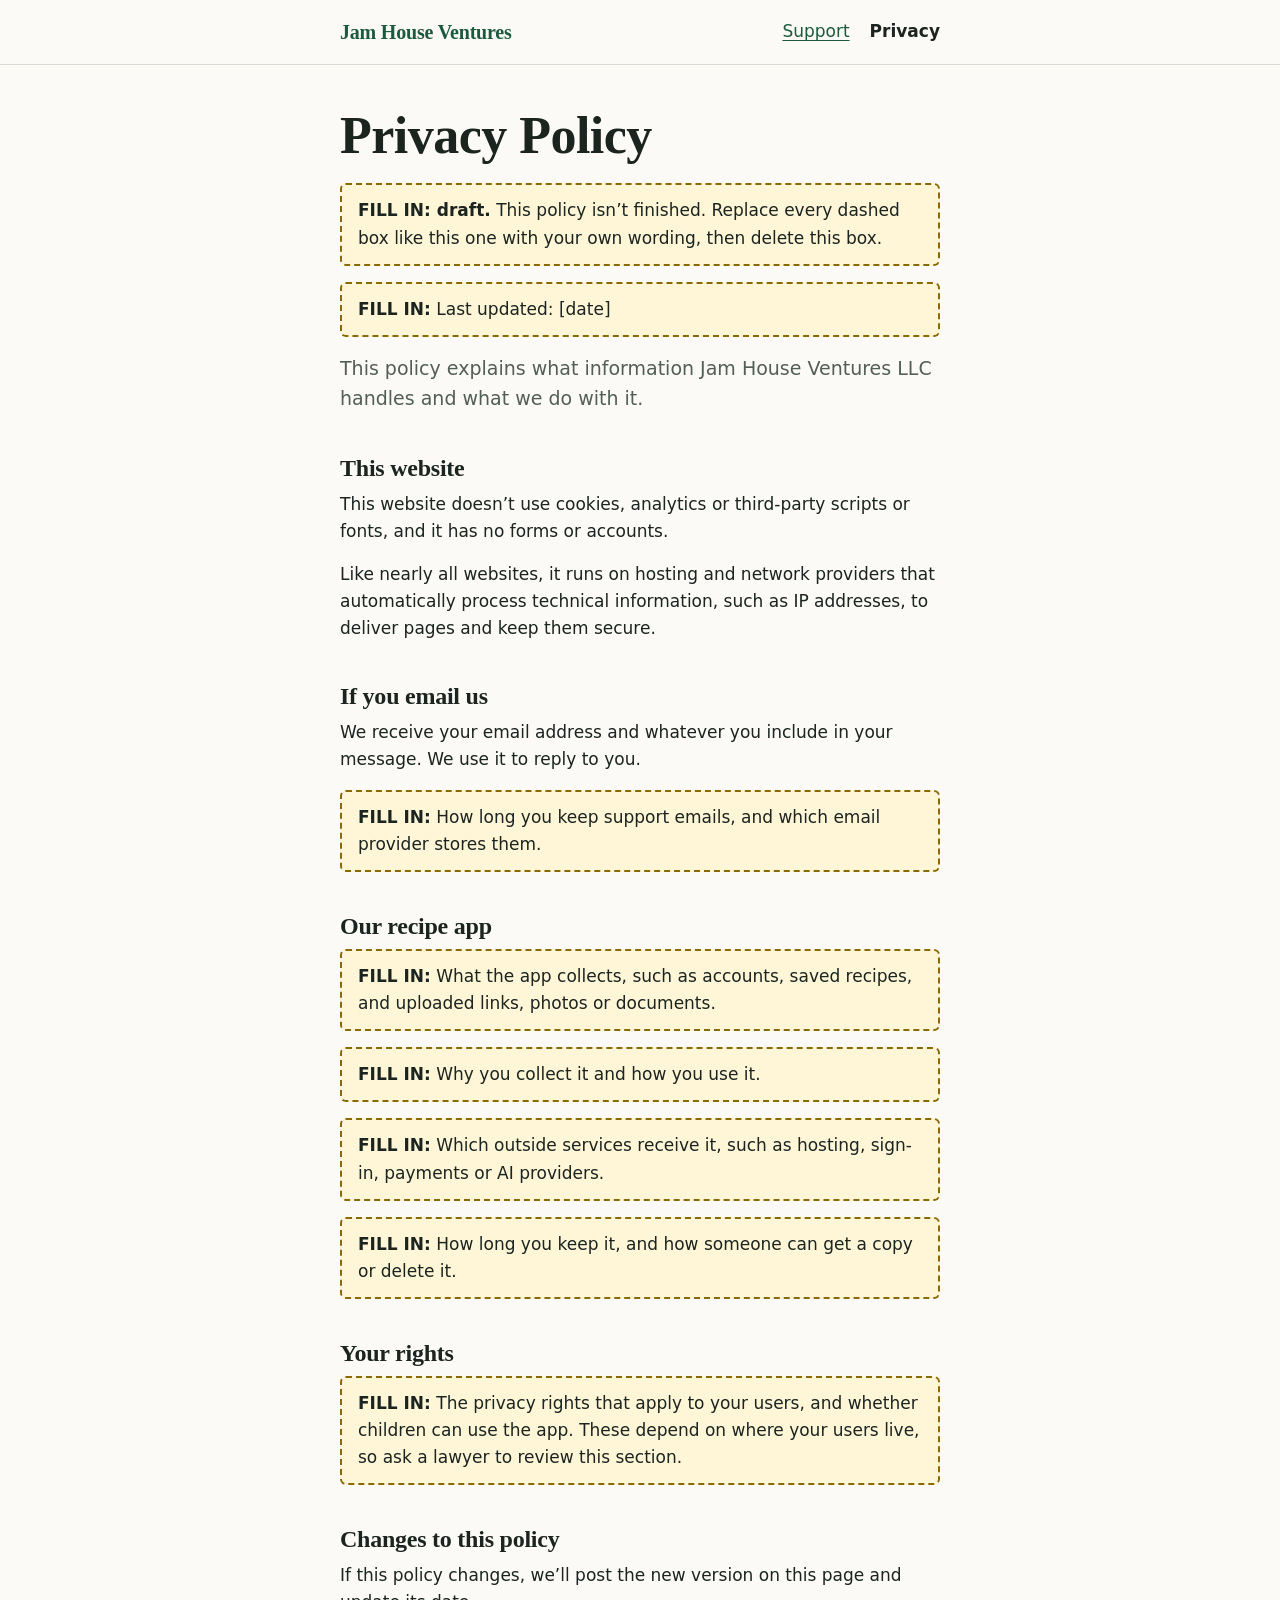
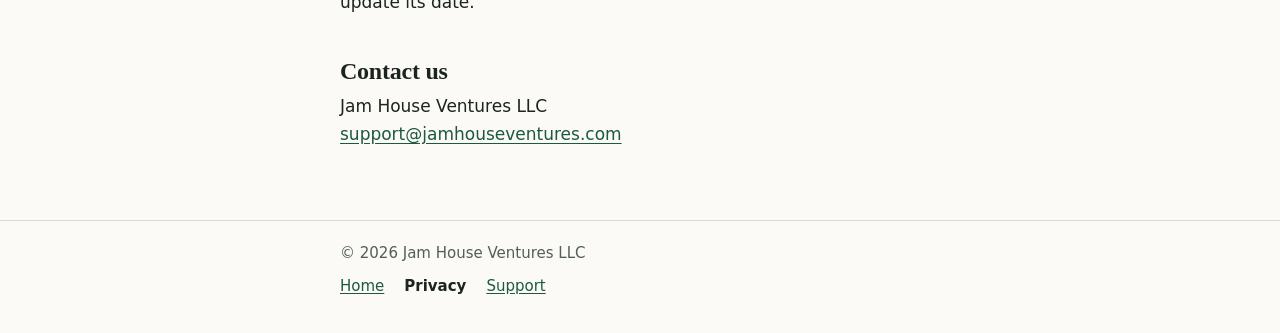
==== privacy.html @ 41186add "Add Jam House Ventures website Static home, privacy and support pages with shared styles and icons. " ====
<!doctype html>
<html lang="en">
<head>
  <meta charset="utf-8">
  <meta name="viewport" content="width=device-width, initial-scale=1">
  <title>Privacy Policy | Jam House Ventures LLC</title>
  <meta name="description" content="How Jam House Ventures LLC handles your information.">
  <link rel="icon" href="favicon.svg" type="image/svg+xml">
  <link rel="apple-touch-icon" href="apple-touch-icon.png">
  <link rel="stylesheet" href="styles.css">
</head>
<body>
  <a class="skip-link" href="#main">Skip to main content</a>

  <header class="site-header">
    <div class="wrap">
      <a class="logo" href="index.html">Jam House Ventures</a>
      <nav class="site-nav" aria-label="Main">
        <a href="support.html">Support</a>
        <a href="privacy.html" aria-current="page">Privacy</a>
      </nav>
    </div>
  </header>

  <main id="main" class="wrap">
    <h1>Privacy Policy</h1>
    <p class="fill-in"><strong>FILL IN: draft.</strong> This policy isn&rsquo;t finished. Replace every dashed box like this one with your own wording, then delete this box.</p>
    <p class="fill-in"><strong>FILL IN:</strong> Last updated: [date]</p>
    <p class="lead">This policy explains what information Jam House Ventures LLC handles and what we do with it.</p>

    <section aria-labelledby="this-website">
      <h2 id="this-website">This website</h2>
      <p>This website doesn&rsquo;t use cookies, analytics or third-party scripts or fonts, and it has no forms or accounts.</p>
      <p>Like nearly all websites, it runs on hosting and network providers that automatically process technical information, such as IP addresses, to deliver pages and keep them secure.</p>
    </section>

    <section aria-labelledby="email">
      <h2 id="email">If you email us</h2>
      <p>We receive your email address and whatever you include in your message. We use it to reply to you.</p>
      <p class="fill-in"><strong>FILL IN:</strong> How long you keep support emails, and which email provider stores them.</p>
    </section>

    <section aria-labelledby="app">
      <h2 id="app">Our recipe app</h2>
      <p class="fill-in"><strong>FILL IN:</strong> What the app collects, such as accounts, saved recipes, and uploaded links, photos or documents.</p>
      <p class="fill-in"><strong>FILL IN:</strong> Why you collect it and how you use it.</p>
      <p class="fill-in"><strong>FILL IN:</strong> Which outside services receive it, such as hosting, sign-in, payments or AI providers.</p>
      <p class="fill-in"><strong>FILL IN:</strong> How long you keep it, and how someone can get a copy or delete it.</p>
    </section>

    <section aria-labelledby="rights">
      <h2 id="rights">Your rights</h2>
      <p class="fill-in"><strong>FILL IN:</strong> The privacy rights that apply to your users, and whether children can use the app. These depend on where your users live, so ask a lawyer to review this section.</p>
    </section>

    <section aria-labelledby="changes">
      <h2 id="changes">Changes to this policy</h2>
      <p>If this policy changes, we&rsquo;ll post the new version on this page and update its date.</p>
    </section>

    <section aria-labelledby="contact">
      <h2 id="contact">Contact us</h2>
      <p>Jam House Ventures LLC<br>
      <a href="mailto:support@jamhouseventures.com">support@jamhouseventures.com</a></p>
    </section>
  </main>

  <footer class="site-footer">
    <div class="wrap">
      <p>&copy; 2026 Jam House Ventures LLC</p>
      <nav class="footer-nav" aria-label="Footer">
        <a href="index.html">Home</a>
        <a href="privacy.html" aria-current="page">Privacy</a>
        <a href="support.html">Support</a>
      </nav>
    </div>
  </footer>
</body>
</html>
---- styles.css ----
/* Jam House Ventures: shared styles for every page.
   Colors live in the two blocks below: the first is light mode, the second is dark mode. */

:root {
  color-scheme: light dark;
  --bg: #fbfaf6;
  --text: #1b241f;
  --muted: #535e57;
  --accent: #1d5a3d;
  --line: #d9dbd2;
  --tag-bg: #e3efe7;
  --fill-bg: #fff6d8;
  --fill-line: #8a6a00;
  --serif: "Iowan Old Style", "Palatino Linotype", Palatino, Georgia, serif;
  --sans: system-ui, -apple-system, "Segoe UI", Roboto, Helvetica, Arial, sans-serif;
}

@media (prefers-color-scheme: dark) {
  :root {
    --bg: #121714;
    --text: #e9eee9;
    --muted: #a8b3ab;
    --accent: #84d2a8;
    --line: #333d36;
    --tag-bg: #20382b;
    --fill-bg: #33290a;
    --fill-line: #d9b64a;
  }
}

*,
*::before,
*::after {
  box-sizing: border-box;
}

html {
  -webkit-text-size-adjust: 100%;
}

body {
  margin: 0;
  background: var(--bg);
  color: var(--text);
  font-family: var(--sans);
  font-size: 1.0625rem;
  line-height: 1.6;
}

.wrap {
  max-width: 40rem;
  margin: 0 auto;
  padding: 0 1.25rem;
}

/* Links */
a {
  color: var(--accent);
  text-underline-offset: 0.15em;
}

a:focus-visible {
  outline: 3px solid var(--accent);
  outline-offset: 2px;
  border-radius: 2px;
}

.skip-link {
  position: absolute;
  left: 1rem;
  top: -4rem;
  padding: 0.5rem 1rem;
  background: var(--bg);
}

.skip-link:focus {
  top: 0.5rem;
}

/* Header */
.site-header {
  border-bottom: 1px solid var(--line);
}

.site-header .wrap {
  display: flex;
  flex-wrap: wrap;
  align-items: center;
  justify-content: space-between;
  column-gap: 1.5rem;
  padding-top: 0.5rem;
  padding-bottom: 0.5rem;
}

.logo {
  display: inline-block;
  padding: 0.5rem 0;
  font-family: var(--serif);
  font-size: 1.25rem;
  font-weight: 700;
  letter-spacing: -0.01em;
  text-decoration: none;
}

.site-nav,
.footer-nav {
  display: flex;
  flex-wrap: wrap;
  gap: 1.25rem;
}

.site-nav a,
.footer-nav a {
  display: inline-block;
  min-height: 2.75rem;
  padding: 0.6rem 0;
}

a[aria-current="page"] {
  color: var(--text);
  text-decoration: none;
  font-weight: 600;
}

/* Page content */
main.wrap {
  padding-top: 2.5rem;
  padding-bottom: 3.5rem;
}

h1,
h2 {
  font-family: var(--serif);
  line-height: 1.2;
  letter-spacing: -0.01em;
  text-wrap: balance;
}

h1 {
  margin: 0 0 1rem;
  font-size: clamp(2.25rem, 8vw, 3.25rem);
}

h2 {
  margin: 0 0 0.5rem;
  font-size: 1.5rem;
}

h3 {
  margin: 0 0 0.25rem;
  font-size: 1.125rem;
}

p,
ul {
  margin: 0 0 1rem;
}

li {
  margin-bottom: 0.35rem;
}

section {
  margin-top: 2.5rem;
}

.lead {
  font-size: 1.1875rem;
  color: var(--muted);
}

.muted {
  color: var(--muted);
}

.email {
  font-size: 1.1875rem;
  font-weight: 600;
  overflow-wrap: anywhere;
}

.tag {
  display: inline-block;
  margin-bottom: 0.5rem;
  padding: 0.1rem 0.6rem;
  border-radius: 999px;
  background: var(--tag-bg);
  color: var(--text);
  font-size: 0.875rem;
  font-weight: 600;
}

/* Marks the parts of the privacy policy the owner still has to write.
   Search privacy.html for "FILL IN" to find each one. */
.fill-in {
  padding: 0.75rem 1rem;
  border: 2px dashed var(--fill-line);
  border-radius: 6px;
  background: var(--fill-bg);
}

/* Footer */
.site-footer {
  border-top: 1px solid var(--line);
  padding: 1.25rem 0 1.5rem;
  color: var(--muted);
  font-size: 0.9375rem;
}

.site-footer p {
  margin: 0;
}
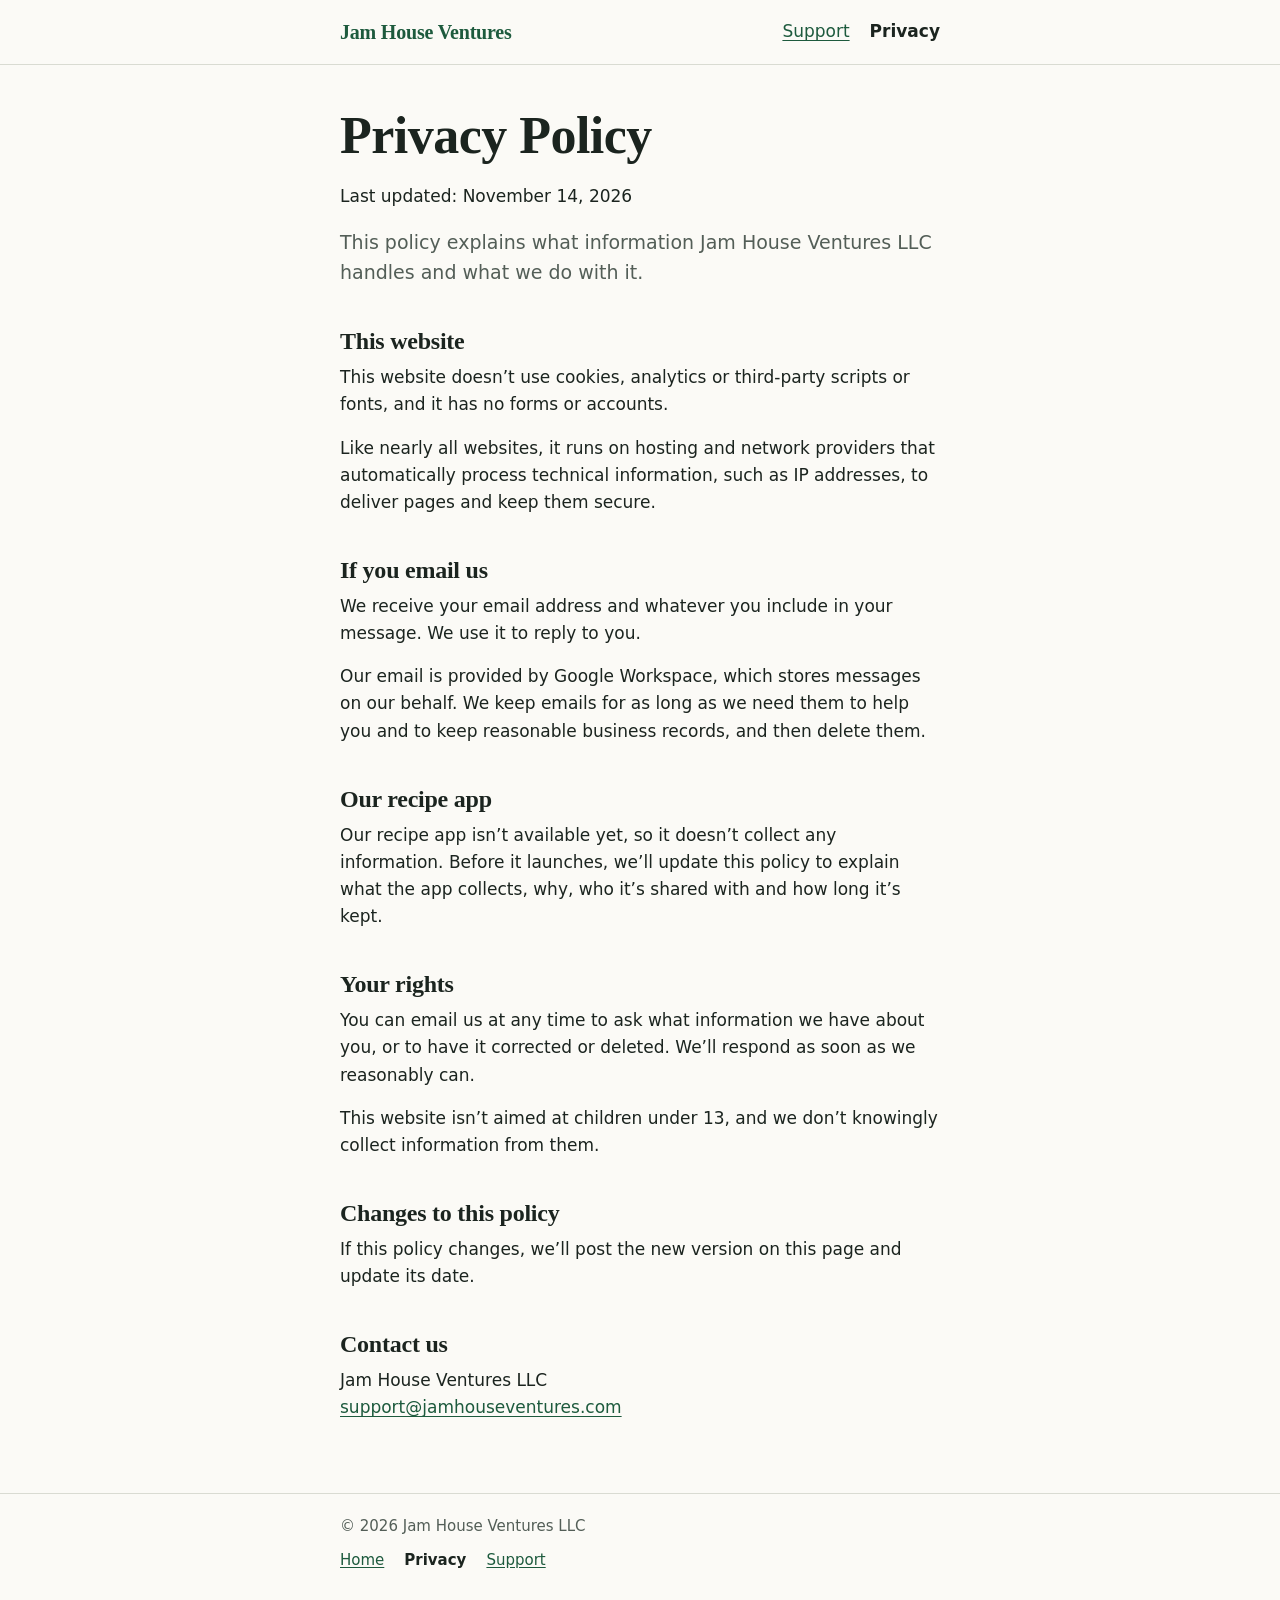
==== commit e32397f9: "Fill in privacy policy Co-Authored-By: Claude Opus 5.5 <noreply@anthropic.com>" ====
--- a/privacy.html
+++ b/privacy.html
@@ -24,8 +24,7 @@
 
   <main id="main" class="wrap">
     <h1>Privacy Policy</h1>
-    <p class="fill-in"><strong>FILL IN: draft.</strong> This policy isn&rsquo;t finished. Replace every dashed box like this one with your own wording, then delete this box.</p>
-    <p class="fill-in"><strong>FILL IN:</strong> Last updated: [date]</p>
+    <p>Last updated: November 14, 2026</p>
     <p class="lead">This policy explains what information Jam House Ventures LLC handles and what we do with it.</p>
 
     <section aria-labelledby="this-website">
@@ -37,20 +36,18 @@
     <section aria-labelledby="email">
       <h2 id="email">If you email us</h2>
       <p>We receive your email address and whatever you include in your message. We use it to reply to you.</p>
-      <p class="fill-in"><strong>FILL IN:</strong> How long you keep support emails, and which email provider stores them.</p>
+      <p>Our email is provided by Google Workspace, which stores messages on our behalf. We keep emails for as long as we need them to help you and to keep reasonable business records, and then delete them.</p>
     </section>
 
     <section aria-labelledby="app">
       <h2 id="app">Our recipe app</h2>
-      <p class="fill-in"><strong>FILL IN:</strong> What the app collects, such as accounts, saved recipes, and uploaded links, photos or documents.</p>
-      <p class="fill-in"><strong>FILL IN:</strong> Why you collect it and how you use it.</p>
-      <p class="fill-in"><strong>FILL IN:</strong> Which outside services receive it, such as hosting, sign-in, payments or AI providers.</p>
-      <p class="fill-in"><strong>FILL IN:</strong> How long you keep it, and how someone can get a copy or delete it.</p>
+      <p>Our recipe app isn&rsquo;t available yet, so it doesn&rsquo;t collect any information. Before it launches, we&rsquo;ll update this policy to explain what the app collects, why, who it&rsquo;s shared with and how long it&rsquo;s kept.</p>
     </section>
 
     <section aria-labelledby="rights">
       <h2 id="rights">Your rights</h2>
-      <p class="fill-in"><strong>FILL IN:</strong> The privacy rights that apply to your users, and whether children can use the app. These depend on where your users live, so ask a lawyer to review this section.</p>
+      <p>You can email us at any time to ask what information we have about you, or to have it corrected or deleted. We&rsquo;ll respond as soon as we reasonably can.</p>
+      <p>This website isn&rsquo;t aimed at children under 13, and we don&rsquo;t knowingly collect information from them.</p>
     </section>
 
     <section aria-labelledby="changes">
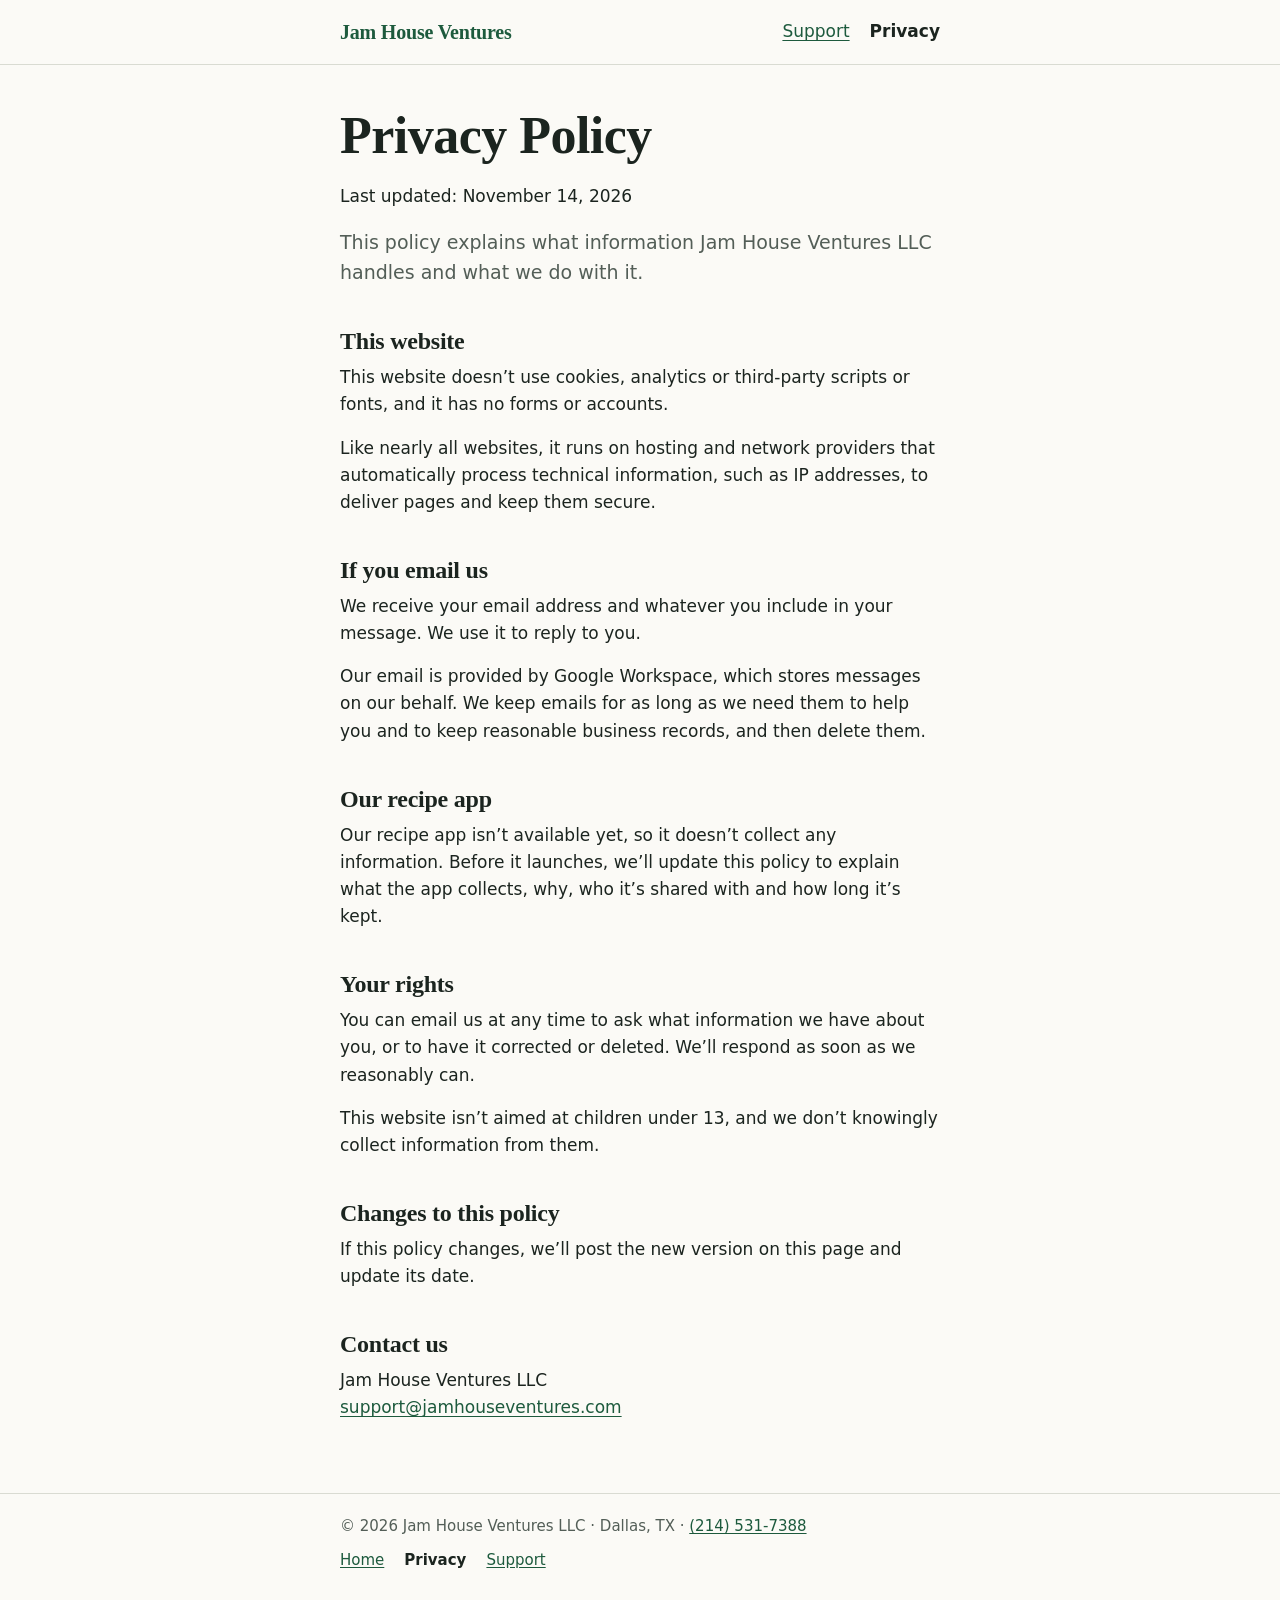
==== commit 92d36161: "Add city and phone number to contact details Homepage "Get in touch" now lists company name, Dallas," ====
--- a/privacy.html
+++ b/privacy.html
@@ -64,7 +64,7 @@
 
   <footer class="site-footer">
     <div class="wrap">
-      <p>&copy; 2026 Jam House Ventures LLC</p>
+      <p><span class="nowrap">&copy; 2026 Jam House Ventures LLC</span> &middot; <span class="nowrap">Dallas, TX</span> &middot; <a class="nowrap" href="tel:+12145317388">(214) 531-7388</a></p>
       <nav class="footer-nav" aria-label="Footer">
         <a href="index.html">Home</a>
         <a href="privacy.html" aria-current="page">Privacy</a>
--- a/styles.css
+++ b/styles.css
@@ -173,10 +173,16 @@
   color: var(--muted);
 }
 
-.email {
+.email,
+.phone {
   font-size: 1.1875rem;
   font-weight: 600;
   overflow-wrap: anywhere;
+}
+
+/* Keeps each footer item (name, city, phone) from breaking mid-way on narrow screens. */
+.nowrap {
+  white-space: nowrap;
 }
 
 .tag {
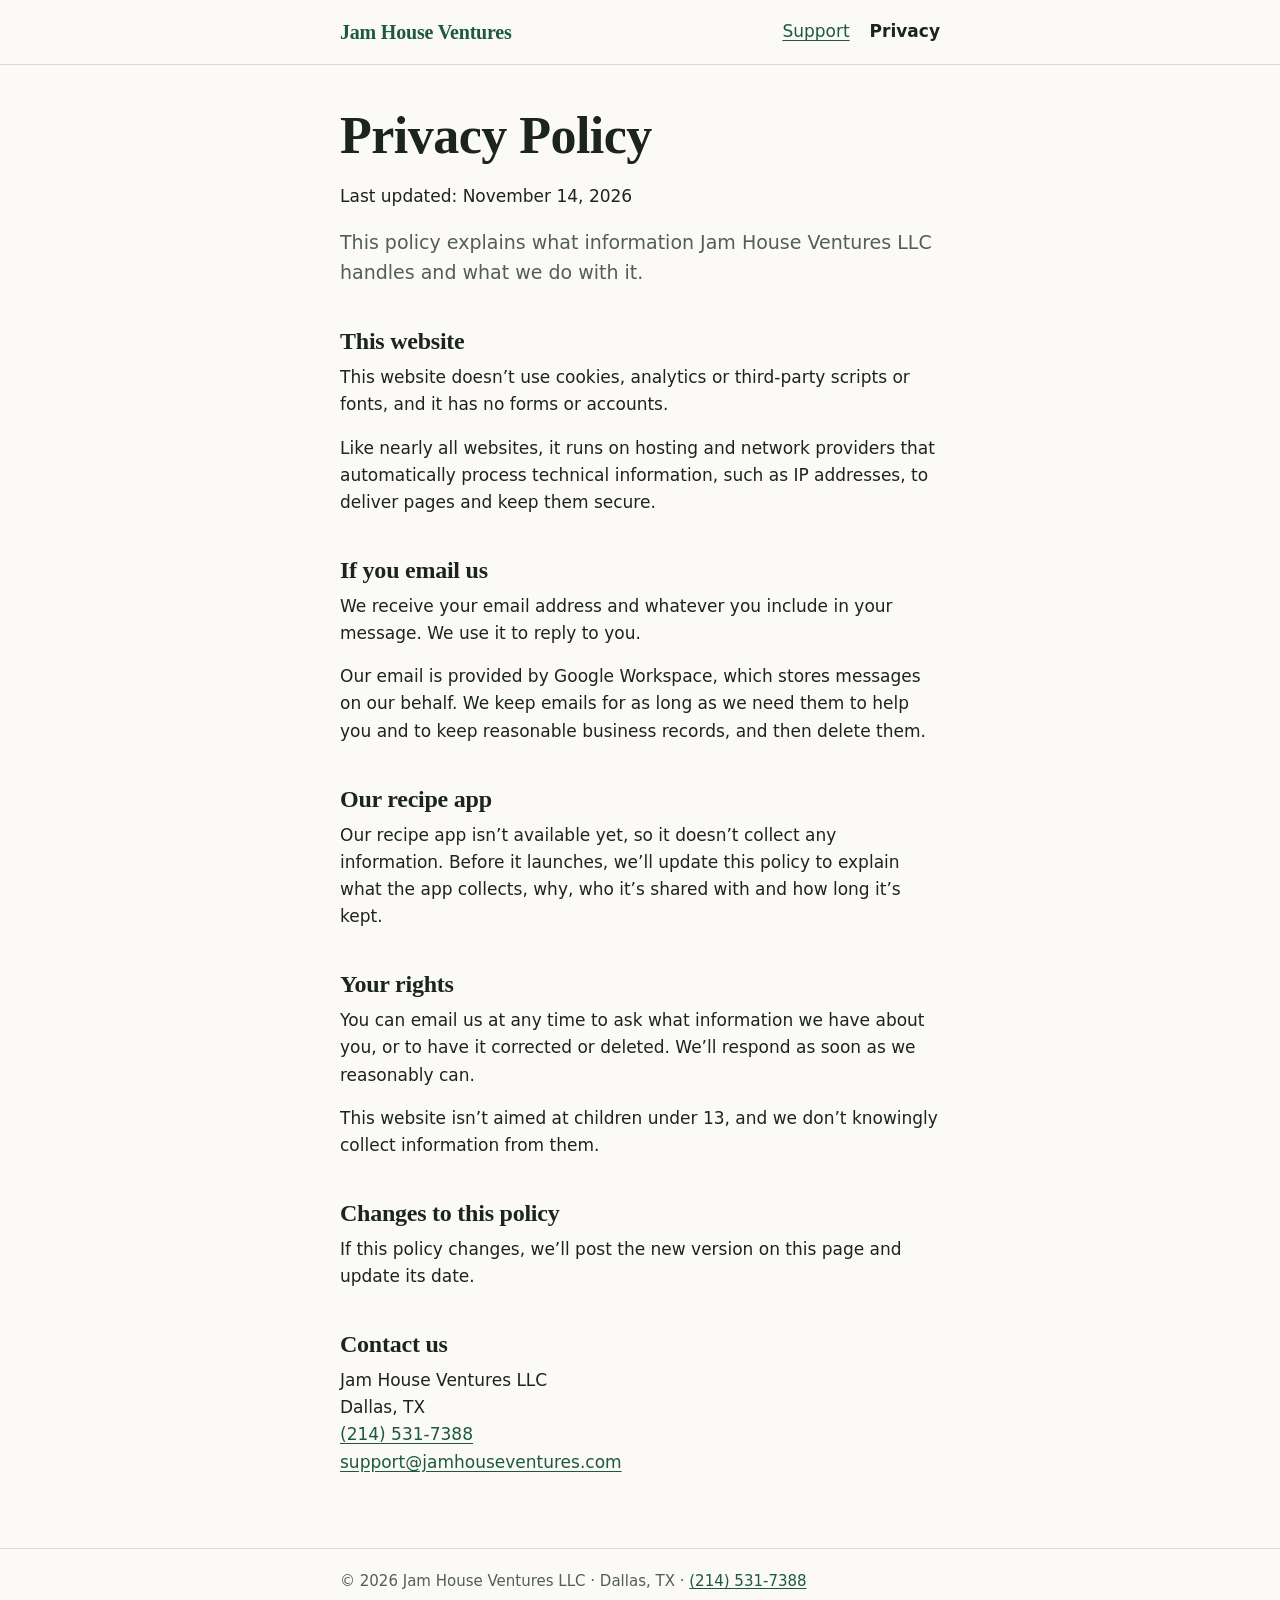
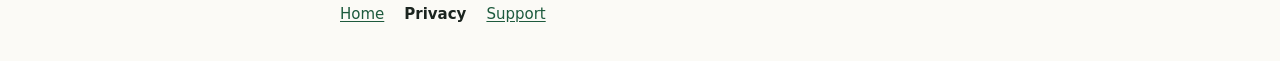
==== commit 0f983b9d: "Add city and phone to privacy policy contact section Co-Authored-By: Claude Opus 5.5 <noreply@anthro" ====
--- a/privacy.html
+++ b/privacy.html
@@ -58,6 +58,8 @@
     <section aria-labelledby="contact">
       <h2 id="contact">Contact us</h2>
       <p>Jam House Ventures LLC<br>
+      Dallas, TX<br>
+      <a href="tel:+12145317388">(214) 531-7388</a><br>
       <a href="mailto:support@jamhouseventures.com">support@jamhouseventures.com</a></p>
     </section>
   </main>
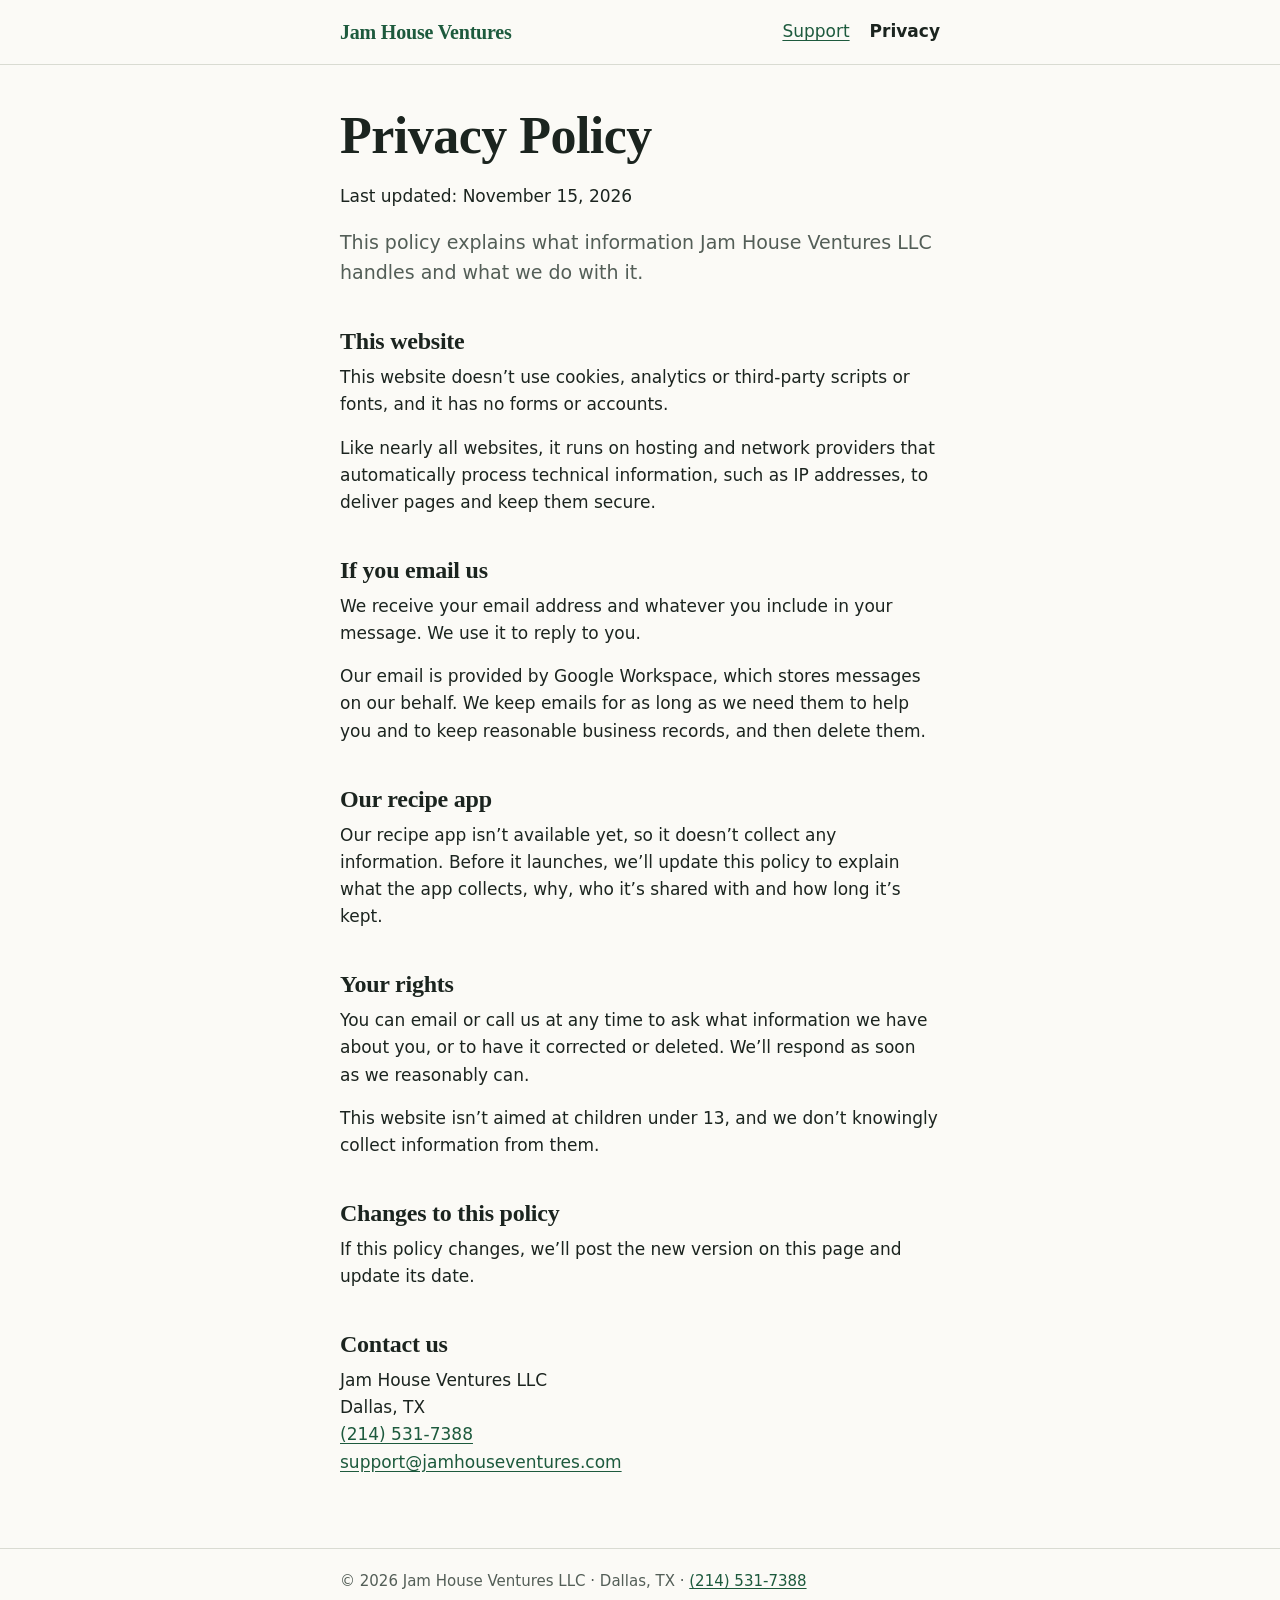
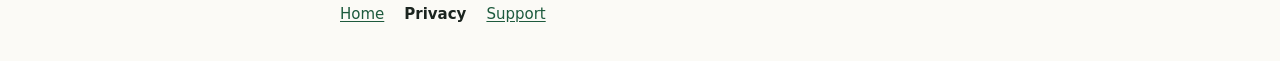
==== commit f6cca606: "Mention phone in privacy policy rights section Co-Authored-By: Claude Opus 5.5 <noreply@anthropic.co" ====
--- a/privacy.html
+++ b/privacy.html
@@ -24,7 +24,7 @@
 
   <main id="main" class="wrap">
     <h1>Privacy Policy</h1>
-    <p>Last updated: November 14, 2026</p>
+    <p>Last updated: November 15, 2026</p>
     <p class="lead">This policy explains what information Jam House Ventures LLC handles and what we do with it.</p>
 
     <section aria-labelledby="this-website">
@@ -46,7 +46,7 @@
 
     <section aria-labelledby="rights">
       <h2 id="rights">Your rights</h2>
-      <p>You can email us at any time to ask what information we have about you, or to have it corrected or deleted. We&rsquo;ll respond as soon as we reasonably can.</p>
+      <p>You can email or call us at any time to ask what information we have about you, or to have it corrected or deleted. We&rsquo;ll respond as soon as we reasonably can.</p>
       <p>This website isn&rsquo;t aimed at children under 13, and we don&rsquo;t knowingly collect information from them.</p>
     </section>
 
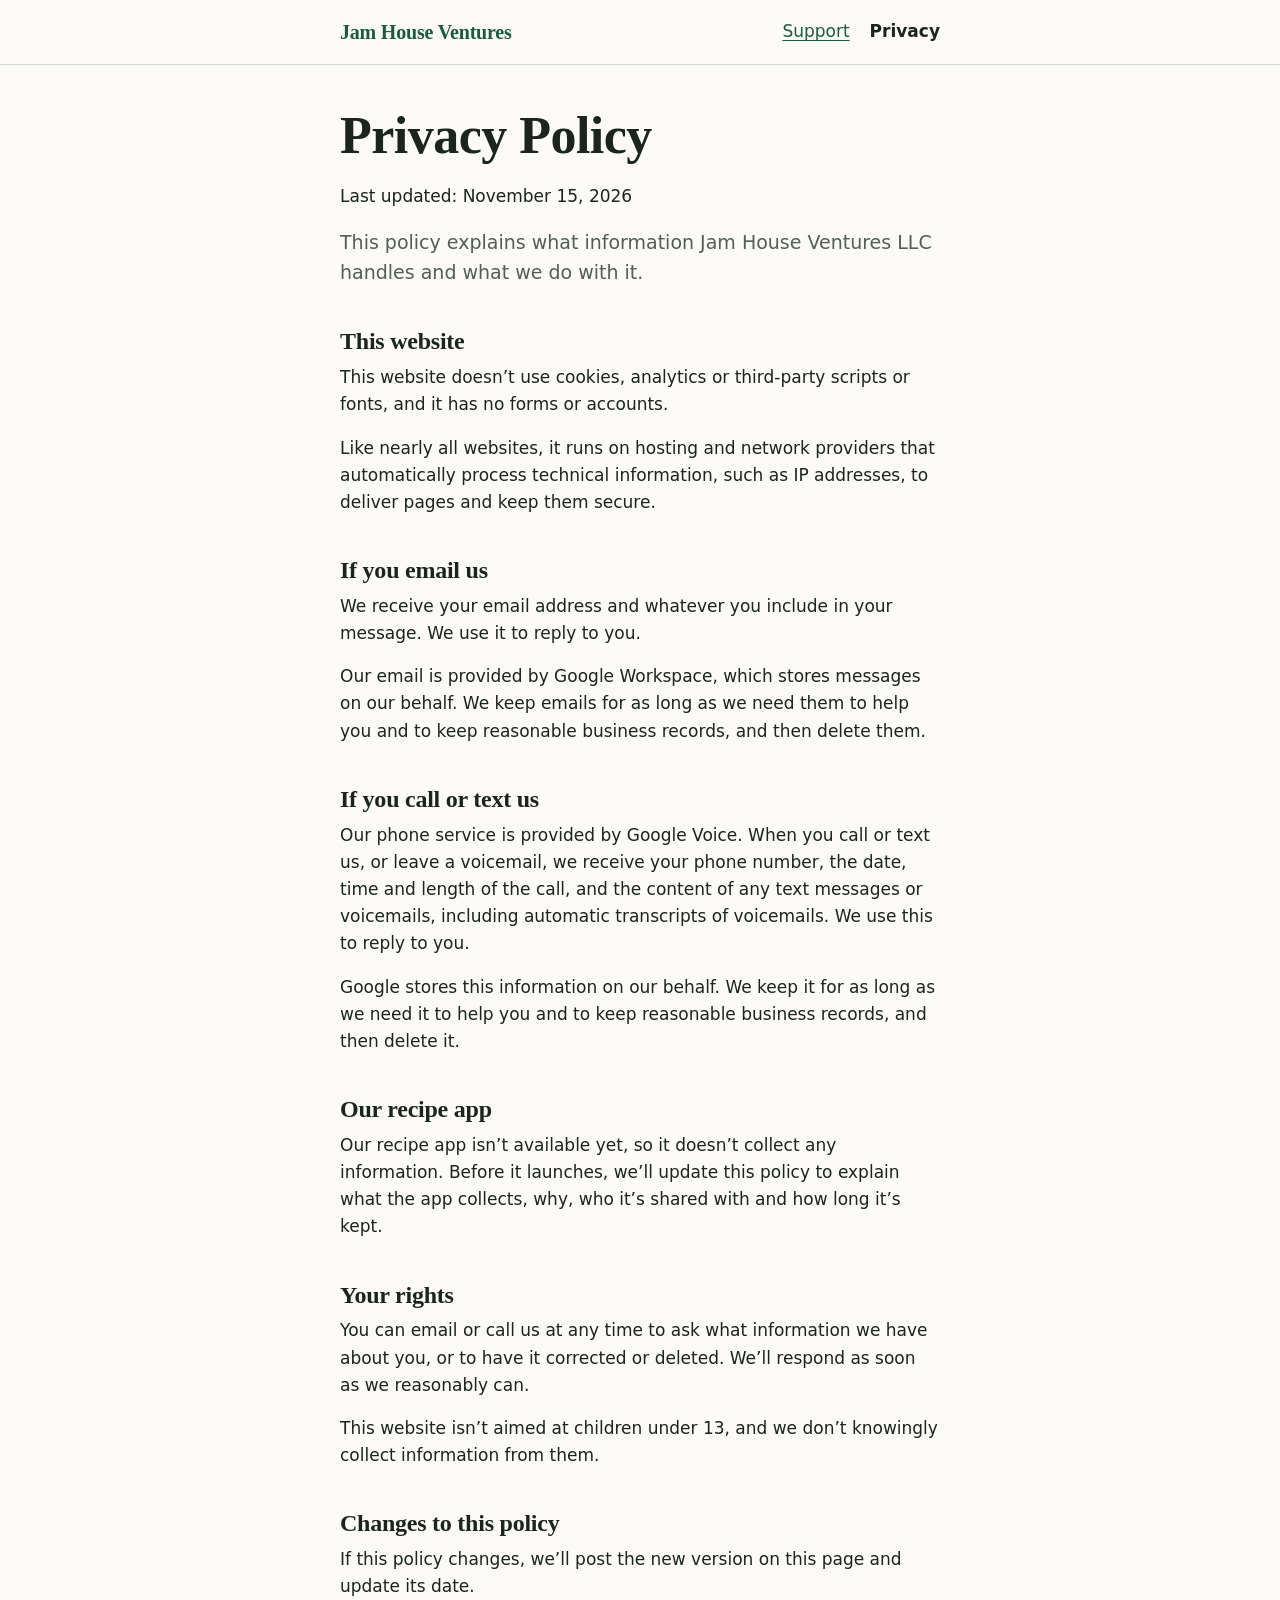
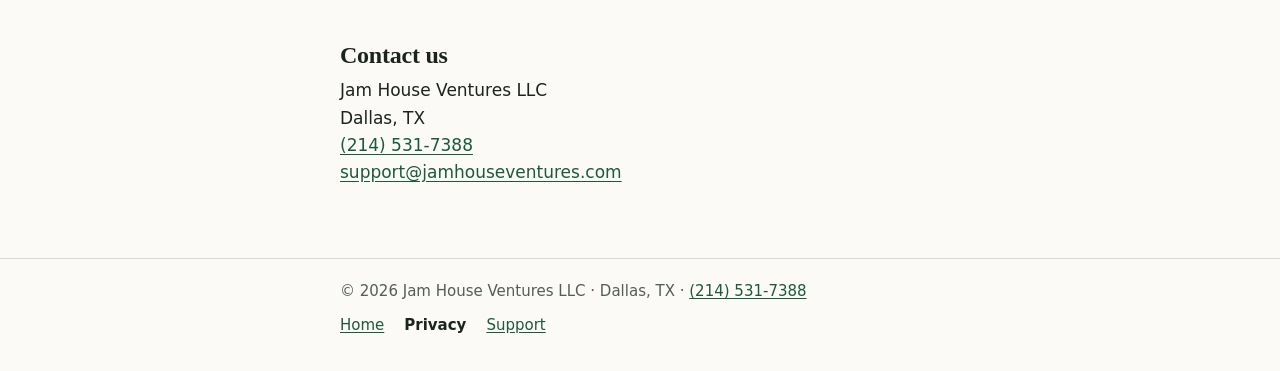
==== commit 61762667: "Add phone and text section to privacy policy Co-Authored-By: Claude Opus 5.5 <noreply@anthropic.com>" ====
--- a/privacy.html
+++ b/privacy.html
@@ -39,6 +39,12 @@
       <p>Our email is provided by Google Workspace, which stores messages on our behalf. We keep emails for as long as we need them to help you and to keep reasonable business records, and then delete them.</p>
     </section>
 
+    <section aria-labelledby="phone">
+      <h2 id="phone">If you call or text us</h2>
+      <p>Our phone service is provided by Google Voice. When you call or text us, or leave a voicemail, we receive your phone number, the date, time and length of the call, and the content of any text messages or voicemails, including automatic transcripts of voicemails. We use this to reply to you.</p>
+      <p>Google stores this information on our behalf. We keep it for as long as we need it to help you and to keep reasonable business records, and then delete it.</p>
+    </section>
+
     <section aria-labelledby="app">
       <h2 id="app">Our recipe app</h2>
       <p>Our recipe app isn&rsquo;t available yet, so it doesn&rsquo;t collect any information. Before it launches, we&rsquo;ll update this policy to explain what the app collects, why, who it&rsquo;s shared with and how long it&rsquo;s kept.</p>
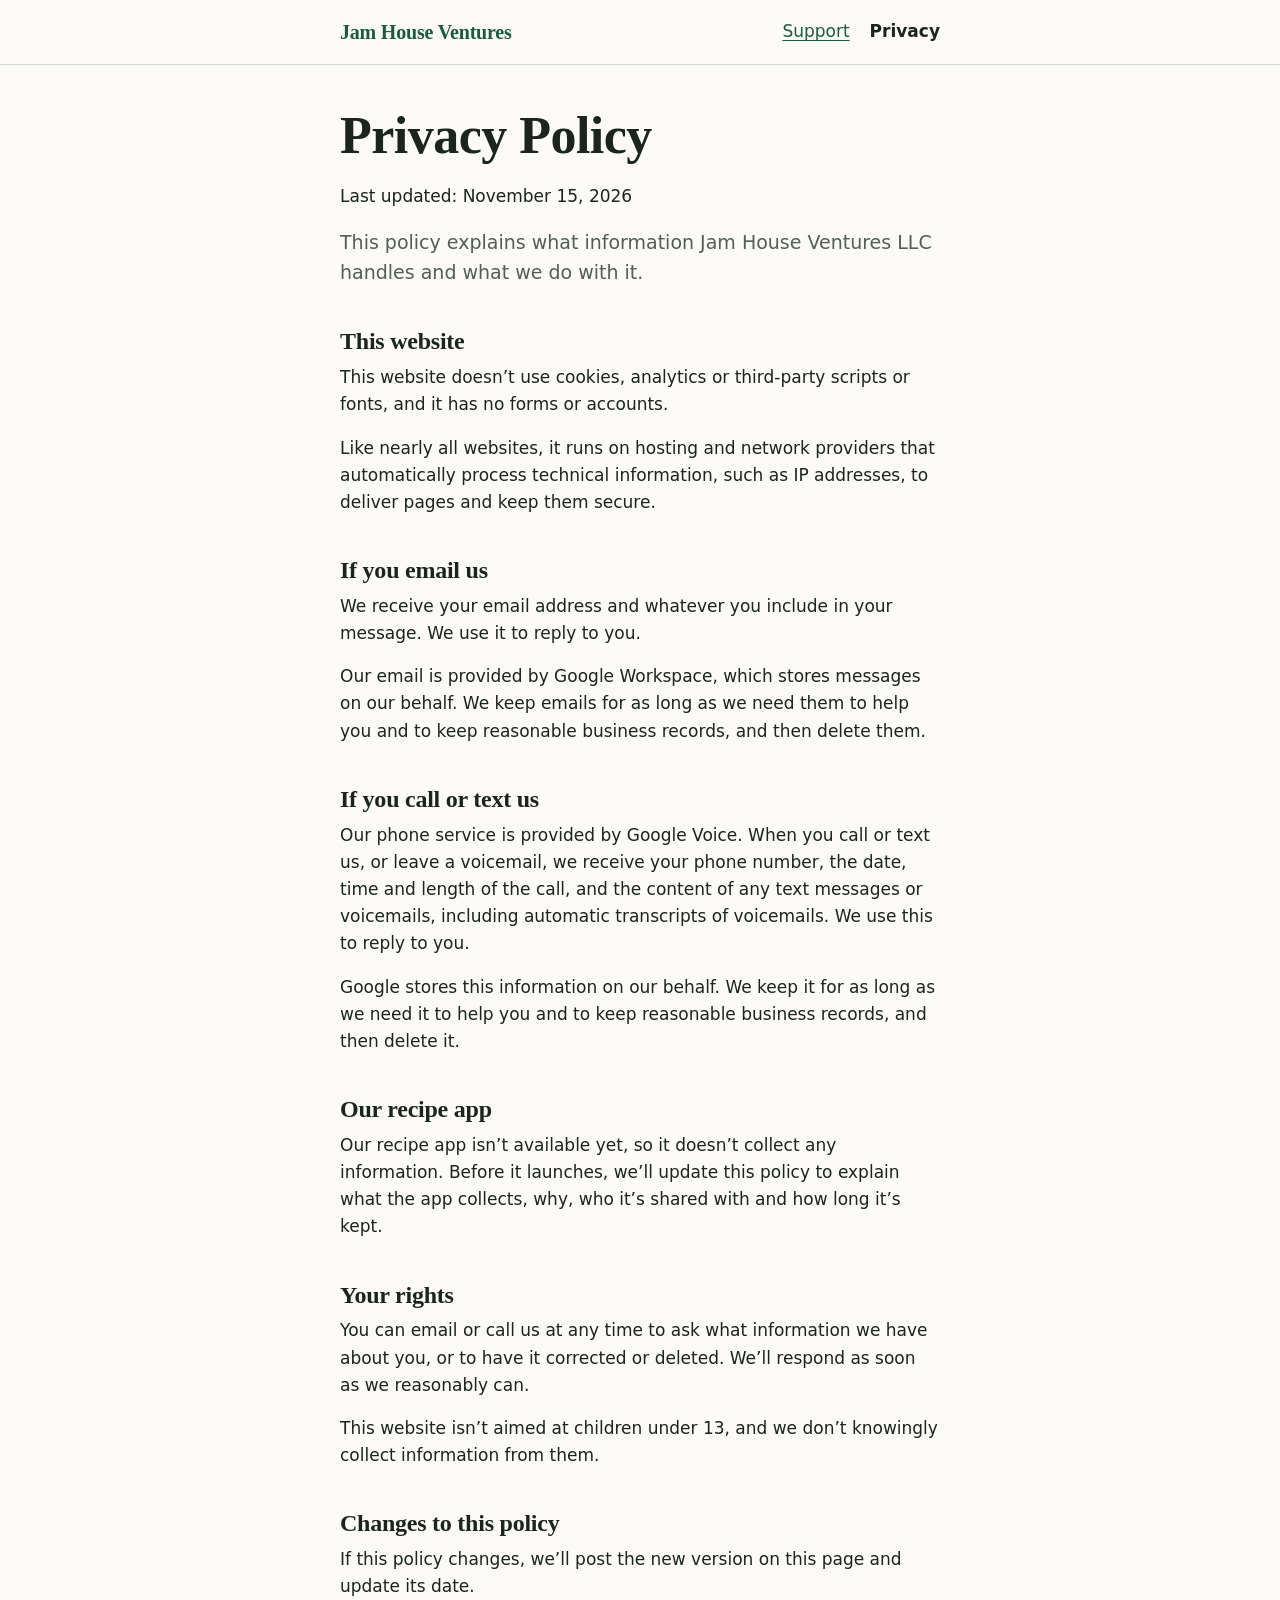
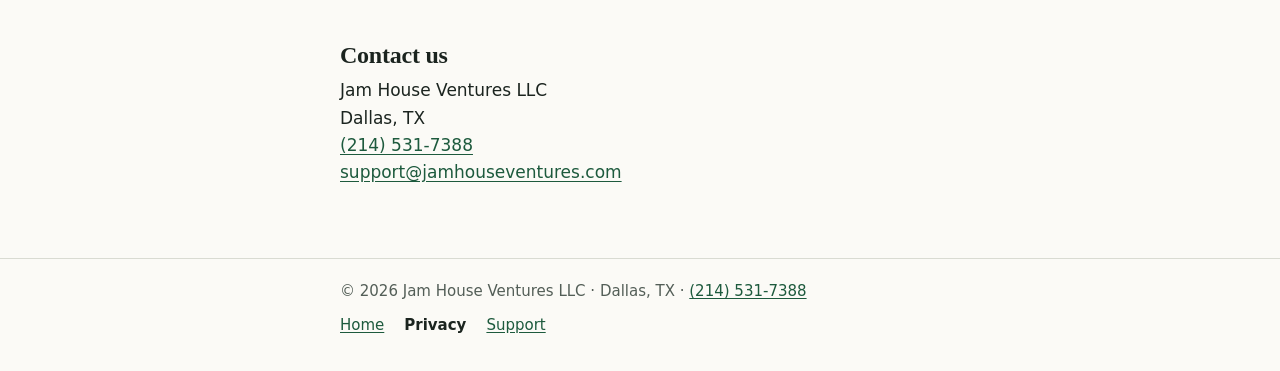
==== commit 28278d66: "Fill in footer copyright year automatically Co-Authored-By: Claude Opus 5.5 <noreply@anthropic.com>" ====
--- a/privacy.html
+++ b/privacy.html
@@ -72,7 +72,7 @@
 
   <footer class="site-footer">
     <div class="wrap">
-      <p><span class="nowrap">&copy; 2026 Jam House Ventures LLC</span> &middot; <span class="nowrap">Dallas, TX</span> &middot; <a class="nowrap" href="tel:+12145317388">(214) 531-7388</a></p>
+      <p><span class="nowrap">&copy; <span class="js-year">2026</span> Jam House Ventures LLC</span> &middot; <span class="nowrap">Dallas, TX</span> &middot; <a class="nowrap" href="tel:+12145317388">(214) 531-7388</a></p>
       <nav class="footer-nav" aria-label="Footer">
         <a href="index.html">Home</a>
         <a href="privacy.html" aria-current="page">Privacy</a>
@@ -80,5 +80,6 @@
       </nav>
     </div>
   </footer>
+  <script>document.querySelectorAll(".js-year").forEach(function (el) { el.textContent = new Date().getFullYear(); });</script>
 </body>
 </html>
